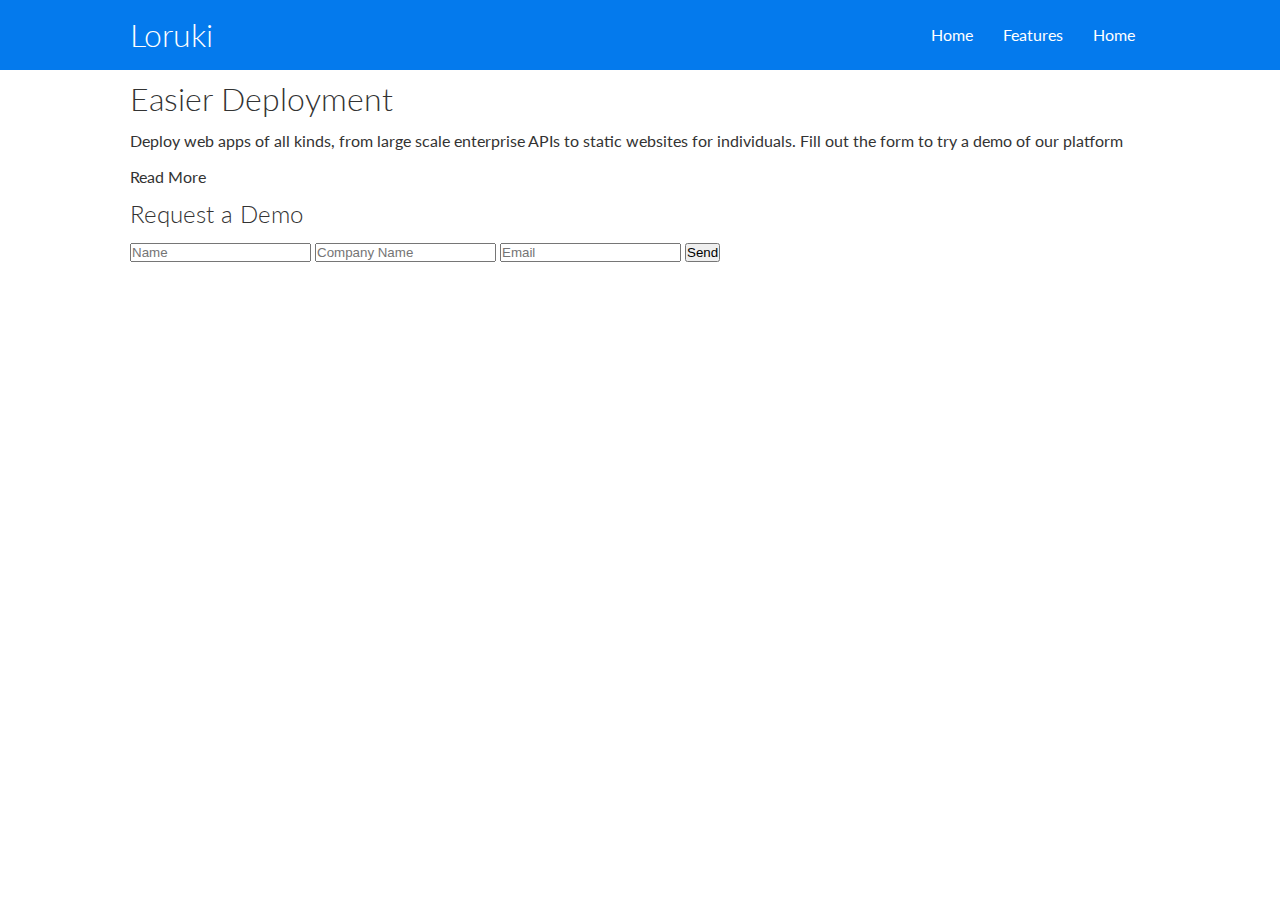
==== index.html @ c7468845 "Add the form elements" ====
<!DOCTYPE html>
<html lang="en">
<head>
    <meta charset="UTF-8">
    <meta name="viewport" content="width=device-width, initial-scale=1.0">
    <link rel="stylesheet" href="https://cdnjs.cloudflare.com/ajax/libs/font-awesome/6.0.0/css/all.min.css" integrity="sha512-9usAa10IRO0HhonpyAIVpjrylPvoDwiPUiKdWk5t3PyolY1cOd4DSE0Ga+ri4AuTroPR5aQvXU9xC6qOPnzFeg==" crossorigin="anonymous" referrerpolicy="no-referrer" />
    <link rel="stylesheet" href="css/style.css">
    <title>Loruki | Cloud Hosting For Everyone</title>
</head>
<body>
<!--Nav bar-->
<div class="navbar">
  <div class="container flex">
    <h1 class="logo">Loruki</h1>
    <nav>
      <ul>
        <li><a href="index.html">Home</a></li>
        <li><a href="features.html">Features</a></li>
        <li><a href="docs.html">Home</a></li>
      </ul>
    </nav>
  </div>
</div>
<!--Showcase-->
<div class="showcase">
  <div class="container grid">
    <div class="showcase-text">
      <h1>Easier Deployment</h1>
      <p>Deploy web apps of all kinds, from large scale enterprise APIs to static websites for individuals. Fill out the form to try a demo of our platform</p>
        <a href="features.html" class="btn btn-outline">Read More</a>
    </div>
    <div class="showcase-form card">
      <h2>Request a Demo</h2>
      <form>
        <div class="form-control">
          <input type="text" name="name" placeholder="Name" required>
          <input type="text" name="company" placeholder="Company Name" required>
          <input type="email" name="email" placeholder="Email" required>
          <input type="submit" value="Send" class="btn btn-primary">
        </div>
      </form>
    </div>
  </div>
</div>
</body>
</html>
---- css/style.css ----
@import url('https://fonts.googleapis.com/css2?family=Lato:wght@300&display=swap');

* {
  box-sizing: border-box;
  padding: 0;
  margin: 0;
}

body {
  font-family: 'Lato', sans-serif;
  color: #333;
  line-height: 1.6;
}

ul {
  list-style-type: none;
}

a {
  text-decoration: none;
  color: #333;
}

h1, h2 {
  font-weight: 300;
  line-height: 1.2;
  margin: 10px 0;
}

p {
  margin: 10px 0;
}

inmg {
  width: 100%;
}

.navbar {
  background-color: #047aed;
  color: #fff;
  height: 70px;
}

.navbar .flex {
  justify-content: space-between;
}

.navbar ul {
  display: flex;
}

.navbar a {
  color: #fff;
  padding: 10px;
  margin: 0 5px;
}

.navbar a:hover {
  border-bottom: 2px #fff solid;
}

.container {
  max-width: 1100px;
  margin: 0 auto;
  overflow: auto;
  padding: 0 40px;
}

.flex {
  display: flex;
  justify-content: center;
  align-items: center;
  height: 100%;
}
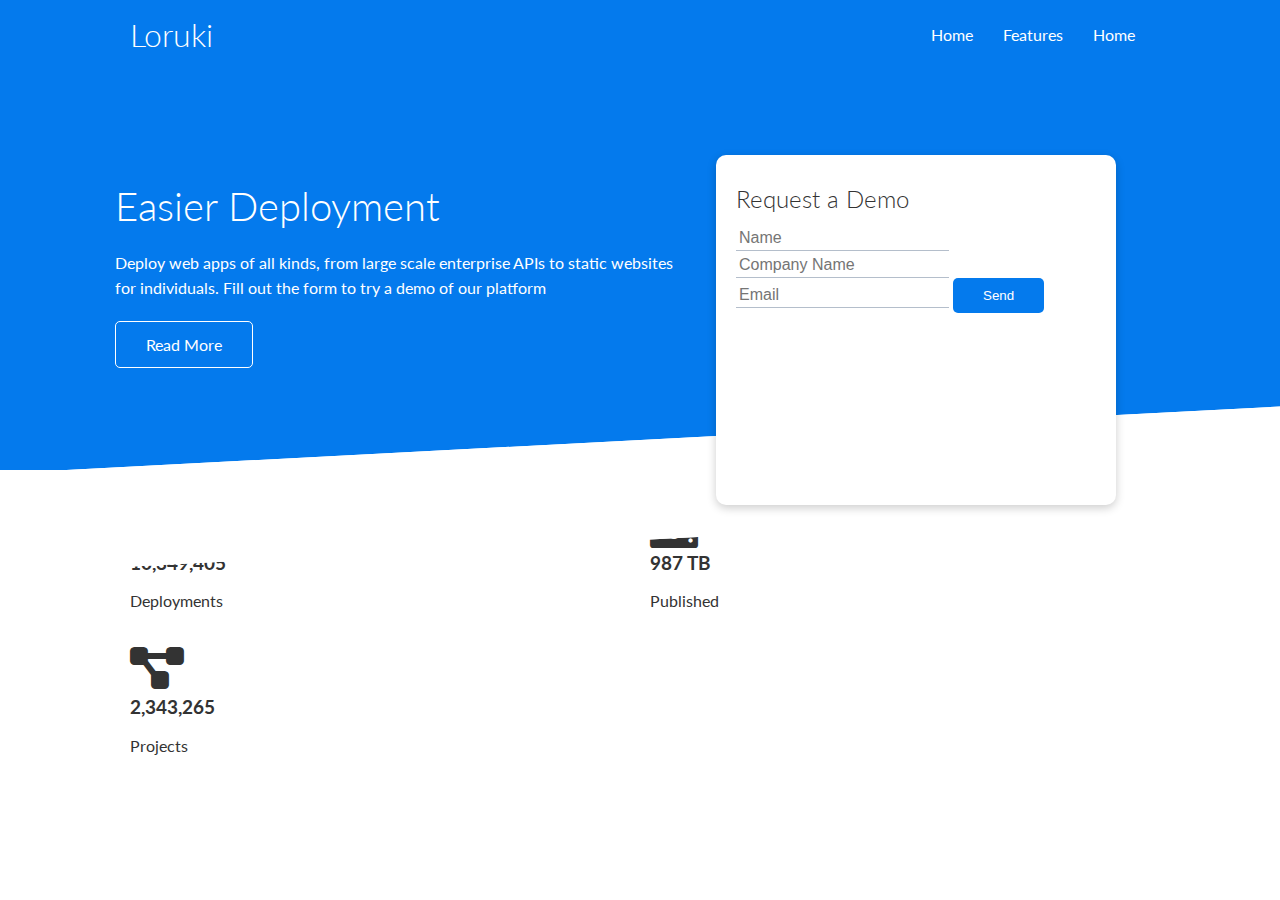
==== commit 83aa2163: "Add stats section" ====
--- a/index.html
+++ b/index.html
@@ -22,7 +22,7 @@
   </div>
 </div>
 <!--Showcase-->
-<div class="showcase">
+<section class="showcase">
   <div class="container grid">
     <div class="showcase-text">
       <h1>Easier Deployment</h1>
@@ -41,6 +41,31 @@
       </form>
     </div>
   </div>
-</div>
+</section>
+<!-- Stats -->
+<section class="stats">
+  <div class="container">
+    <h3 class="stats-heading text-center my-1">
+      Welcome to the best platform for building applications of all types with modern architecture and scaling
+    </h3>
+    <div class="grid grid-3 text-center my-4">
+      <div>
+        <i class="fas fa-server fa-3x"></i>
+        <h3>10,349,405</h3>
+        <p class="text-secondary">Deployments</p>
+      </div>
+      <div>
+        <i class="fas fa-upload fa-3x"></i>
+        <h3>987 TB</h3>
+        <p class="text-secondary">Published</p>
+      </div>
+      <div>
+        <i class="fas fa-project-diagram fa-3x"></i>
+        <h3>2,343,265</h3>
+        <p class="text-secondary">Projects</p>
+      </div>
+    </div>
+  </div>
+</section>
 </body>
 </html>
--- a/css/style.css
+++ b/css/style.css
@@ -1,4 +1,8 @@
 @import url('https://fonts.googleapis.com/css2?family=Lato:wght@300&display=swap');
+
+:root {
+  --primary-color: #047aed;
+}
 
 * {
   box-sizing: border-box;
@@ -31,12 +35,13 @@
   margin: 10px 0;
 }
 
-inmg {
+img {
   width: 100%;
 }
 
+/* Nav Bar */
 .navbar {
-  background-color: #047aed;
+  background-color: var(--primary-color);
   color: #fff;
   height: 70px;
 }
@@ -59,6 +64,69 @@
   border-bottom: 2px #fff solid;
 }
 
+/* Showcase */
+.showcase {
+  height: 400px;
+  background-color: var(--primary-color);
+  color: #fff;
+  position: relative;
+}
+
+.showcase h1 {
+  font-size: 40px;
+}
+
+.showcase p {
+  margin: 20px 0;
+}
+
+.showcase .grid {
+  overflow: visible;
+  grid-template-columns: 55% 45%;
+  gap: 30px;
+}
+
+.showcase-form {
+  position: relative;
+  top: 60px;
+  height: 350px;
+  width: 400px;
+  padding: 40px;
+  z-index: 100;
+}
+
+.showcase-form form-control {
+  margin: 30px 0;
+}
+
+.showcase-form input[type='text'],
+.showcase-form input[type='email'] {
+  border: 0;
+  border-bottom: 1px solid #b4becb;
+  padding: 3px;
+  font-size: 16px;
+}
+
+.showcase-form input:focus {
+  outline: none;
+}
+
+.showcase::before,
+.showcase::after {
+  content: '';
+  position: absolute;
+  height: 100px;
+  bottom: -70px;
+  right: 0;
+  left: 0;
+  background: #fff;
+  transform: skewY(-3deg);
+  -webkit-transform: skewY(-3deg);
+  -moz-transform: skewY(-3deg);
+  -ms-transform: skewY(-3deg);
+}
+
+/* Utilities */
 .container {
   max-width: 1100px;
   margin: 0 auto;
@@ -66,9 +134,46 @@
   padding: 0 40px;
 }
 
+.card {
+  background-color: #fff;
+  color: #333;
+  border-radius: 10px;
+  box-shadow: 0 3px 10px rgba(0, 0, 0, 0.2);
+  padding: 20px;
+  margin: 10px;
+}
+
+.btn {
+  display: inline-block;
+  padding: 10px 30px;
+  cursor: pointer;
+  background: var(--primary-color);
+  color: #fff;
+  border: none;
+  border-radius: 5px;
+}
+
+.btn-outline {
+  background-color: transparent;
+  border: 1px #fff solid;
+}
+
+.btn:hover {
+  transform: scale(0.98);
+}
+
 .flex {
   display: flex;
   justify-content: center;
   align-items: center;
   height: 100%;
+}
+
+.grid {
+  display: grid;
+  grid-template-columns: repeat(2, 1fr);
+  gap: 20px;
+  justify-content: center;
+  align-items: center;
+  height: 100%;
 }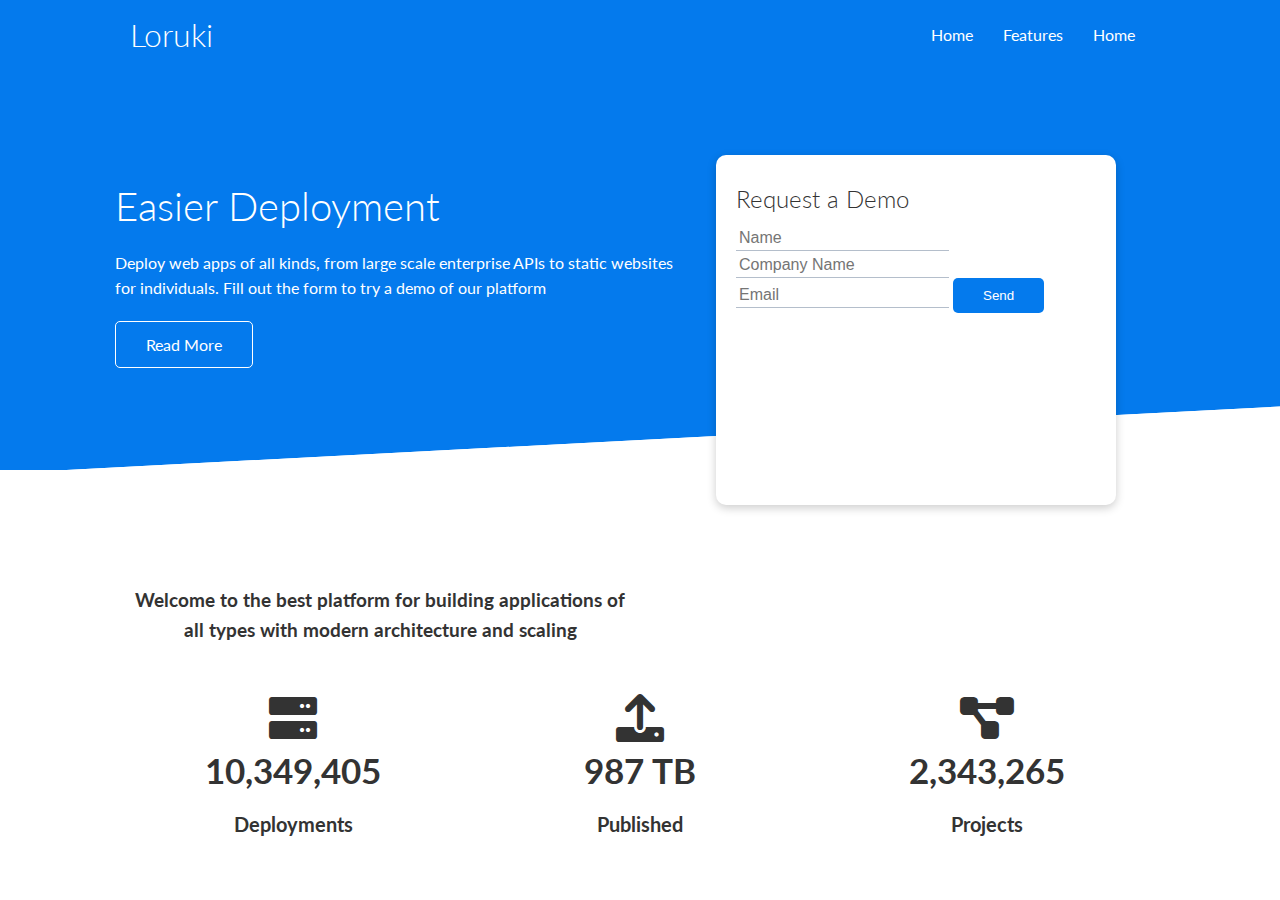
==== commit c5366cf4: "Include utilities.css" ====
--- a/index.html
+++ b/index.html
@@ -5,6 +5,7 @@
     <meta name="viewport" content="width=device-width, initial-scale=1.0">
     <link rel="stylesheet" href="https://cdnjs.cloudflare.com/ajax/libs/font-awesome/6.0.0/css/all.min.css" integrity="sha512-9usAa10IRO0HhonpyAIVpjrylPvoDwiPUiKdWk5t3PyolY1cOd4DSE0Ga+ri4AuTroPR5aQvXU9xC6qOPnzFeg==" crossorigin="anonymous" referrerpolicy="no-referrer" />
     <link rel="stylesheet" href="css/style.css">
+    <link rel="stylesheet" href="css/utilities.css">
     <title>Loruki | Cloud Hosting For Everyone</title>
 </head>
 <body>
--- a/css/style.css
+++ b/css/style.css
@@ -126,54 +126,21 @@
   -ms-transform: skewY(-3deg);
 }
 
-/* Utilities */
-.container {
-  max-width: 1100px;
-  margin: 0 auto;
-  overflow: auto;
-  padding: 0 40px;
+/* Stats */
+.stats {
+  padding-top: 100px;
 }
 
-.card {
-  background-color: #fff;
-  color: #333;
-  border-radius: 10px;
-  box-shadow: 0 3px 10px rgba(0, 0, 0, 0.2);
-  padding: 20px;
-  margin: 10px;
+.stats-heading {
+  max-width: 500px;
+  margin: auto;
 }
 
-.btn {
-  display: inline-block;
-  padding: 10px 30px;
-  cursor: pointer;
-  background: var(--primary-color);
-  color: #fff;
-  border: none;
-  border-radius: 5px;
+.stats .grid h3 {
+  font-size: 35px;
 }
 
-.btn-outline {
-  background-color: transparent;
-  border: 1px #fff solid;
-}
-
-.btn:hover {
-  transform: scale(0.98);
-}
-
-.flex {
-  display: flex;
-  justify-content: center;
-  align-items: center;
-  height: 100%;
-}
-
-.grid {
-  display: grid;
-  grid-template-columns: repeat(2, 1fr);
-  gap: 20px;
-  justify-content: center;
-  align-items: center;
-  height: 100%;
+.stats .grid p {
+  font-size: 20px;
+  font-weight: bold;
 }--- a/css/utilities.css
+++ b/css/utilities.css
@@ -0,0 +1,141 @@
+/* Utilities */
+.container {
+  max-width: 1100px;
+  margin: 0 auto;
+  overflow: auto;
+  padding: 0 40px;
+}
+
+.card {
+  background-color: #fff;
+  color: #333;
+  border-radius: 10px;
+  box-shadow: 0 3px 10px rgba(0, 0, 0, 0.2);
+  padding: 20px;
+  margin: 10px;
+}
+
+.btn {
+  display: inline-block;
+  padding: 10px 30px;
+  cursor: pointer;
+  background: var(--primary-color);
+  color: #fff;
+  border: none;
+  border-radius: 5px;
+}
+
+.btn-outline {
+  background-color: transparent;
+  border: 1px #fff solid;
+}
+
+.btn:hover {
+  transform: scale(0.98);
+}
+
+.text-center {
+  text-align: center;
+}
+
+.flex {
+  display: flex;
+  justify-content: center;
+  align-items: center;
+  height: 100%;
+}
+
+.grid {
+  display: grid;
+  grid-template-columns: repeat(2, 1fr);
+  gap: 20px;
+  justify-content: center;
+  align-items: center;
+  height: 100%;
+}
+
+.grid-3 {
+  grid-template-columns: repeat(3, 1fr);
+}
+
+/* Margin */
+.my-1 {
+  margin: 1rem 0;
+}
+
+.my-2 {
+  margin: 1.5rem 0;
+}
+
+.my-3 {
+  margin: 2rem 0;
+}
+
+.my-4 {
+  margin: 3rem 0;
+}
+
+.my-5 {
+  margin: 4rem 0;
+}
+
+.m-1 {
+  margin: 1rem;
+}
+
+.m-2 {
+  margin: 1.5rem;
+}
+
+.m-3 {
+  margin: 2rem;
+}
+
+.m-4 {
+  margin: 3rem;
+}
+
+.m-5 {
+  margin: 4rem;
+}
+
+/* Padding */
+.py-1 {
+  padding: 1rem 0;
+}
+
+.py-2 {
+  padding: 1.5rem 0;
+}
+
+.py-3 {
+  padding: 2rem 0;
+}
+
+.py-4 {
+  padding: 3rem 0;
+}
+
+.py-5 {
+  padding: 4rem 0;
+}
+
+.p-1 {
+  padding: 1rem;
+}
+
+.p-2 {
+  padding: 1.5rem;
+}
+
+.p-3 {
+  padding: 2rem;
+}
+
+.p-4 {
+  padding: 3rem;
+}
+
+.p-5 {
+  padding: 4rem;
+}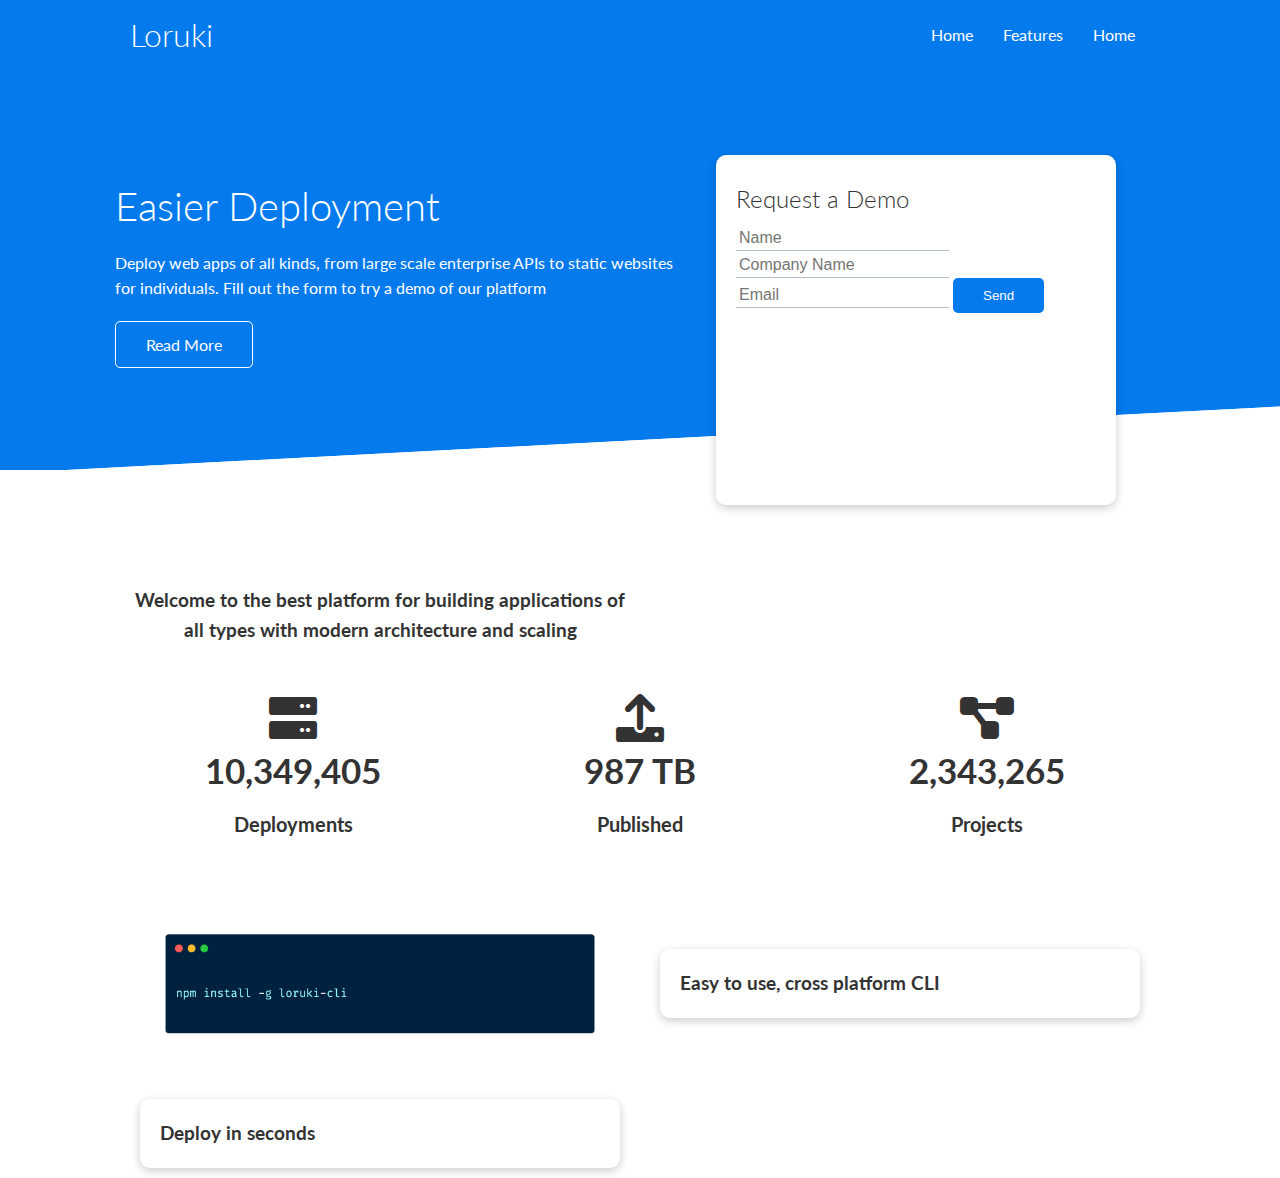
==== commit ea416169: "Add Cli section" ====
--- a/index.html
+++ b/index.html
@@ -68,5 +68,18 @@
     </div>
   </div>
 </section>
+
+<!--Cli-->
+<section class="cli">
+  <div class="container grid">
+    <img src="images/cli.png" alt="">
+    <div class="card">
+      <h3>Easy to use, cross platform CLI</h3>
+    </div>
+    <div class="card">
+      <h3>Deploy in seconds</h3>
+    </div>
+  </div>
+</section>
 </body>
 </html>
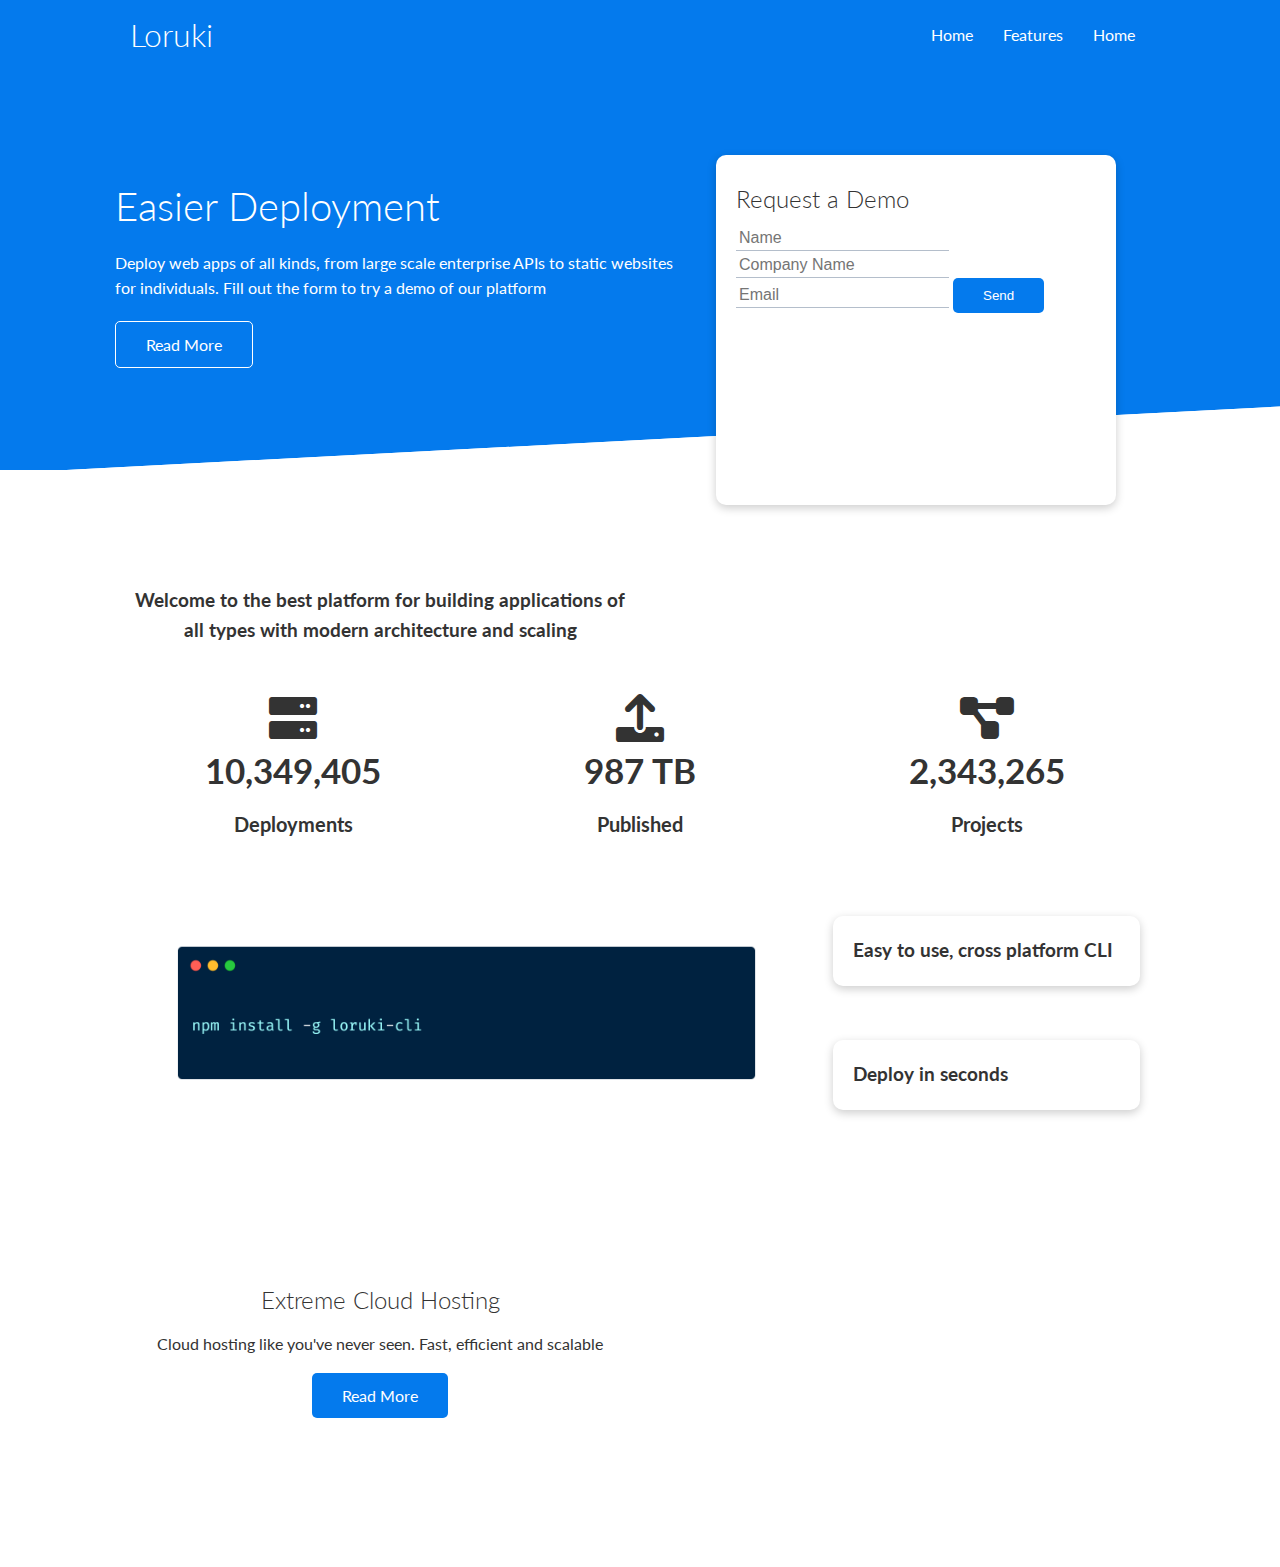
==== commit 53c7f05e: "Add Cloud section" ====
--- a/index.html
+++ b/index.html
@@ -81,5 +81,18 @@
     </div>
   </div>
 </section>
+
+<!--Cloud-->
+<section class="cloud bg-primary my-2 py-2">
+  <div class="container grid">
+    <div class="text-center">
+      <h2 class="lg">Extreme Cloud Hosting</h2>
+      <p class="lead my-1">Cloud hosting like you've never seen. Fast, efficient and scalable</p>
+      <a href="features.html" class="btn btn-dark">Read More</a>
+    </div>
+
+    <img src="images/cloud.png" alt="">
+  </div>
+</section>
 </body>
 </html>
--- a/css/style.css
+++ b/css/style.css
@@ -143,4 +143,16 @@
 .stats .grid p {
   font-size: 20px;
   font-weight: bold;
+}
+
+/* Cli */
+.cli .grid {
+  grid-template-columns: repeat(3, 1fr);
+  grid-template-rows: repeat(2, 1fr);
+
+}
+
+.cli .grid > *:first-child {
+  grid-column: 1 / span 2;
+  grid-row: 1 / span 2;
 }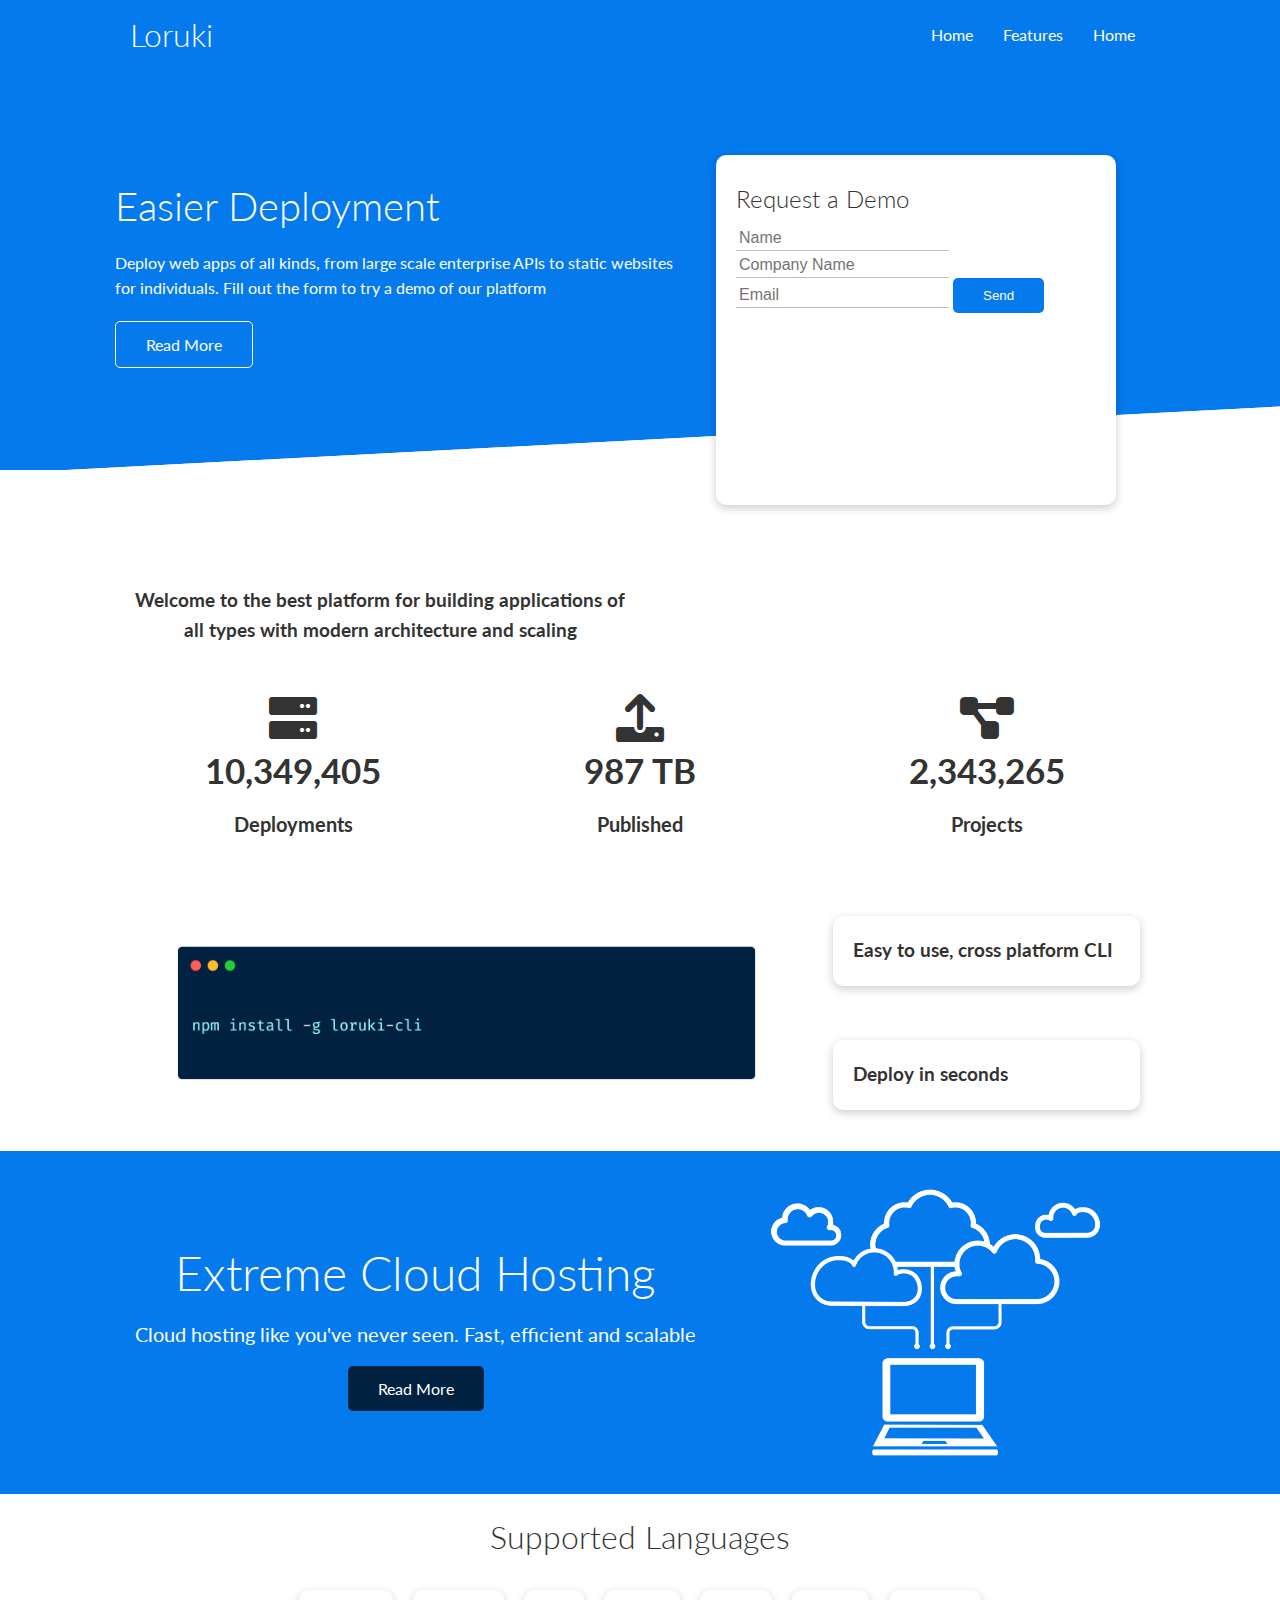
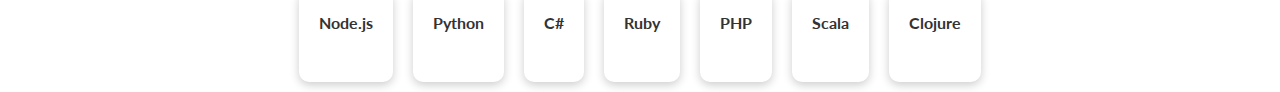
==== commit 94559121: "Added the languages section" ====
--- a/index.html
+++ b/index.html
@@ -94,5 +94,42 @@
     <img src="images/cloud.png" alt="">
   </div>
 </section>
+
+<!--Languages-->
+<section class="languages">
+  <h2 class="md text-center my-2">
+    Supported Languages
+  </h2>
+  <div class="container flex">
+      <div class="card">
+        <h4>Node.js</h4>
+        <img src="images/logos/node.png" alt="">
+      </div>
+      <div class="card">
+        <h4>Python</h4>
+        <img src="images/logos/python.png" alt="">
+      </div>
+      <div class="card">
+        <h4>C#</h4>
+        <img src="images/logos/csharp.png" alt="">
+      </div>
+      <div class="card">
+        <h4>Ruby</h4>
+        <img src="images/logos/ruby.png" alt="">
+      </div>
+      <div class="card">
+        <h4>PHP</h4>
+        <img src="images/logos/php.png" alt="">
+      </div>
+      <div class="card">
+        <h4>Scala</h4>
+        <img src="images/logos/scala.png" alt="">
+      </div>
+      <div class="card">
+        <h4>Clojure</h4>
+        <img src="images/logos/clojure.png" alt="">
+      </div>
+  </div>
+</section>
 </body>
 </html>
--- a/css/style.css
+++ b/css/style.css
@@ -2,6 +2,9 @@
 
 :root {
   --primary-color: #047aed;
+  --secondary-color: #1c3fa8;
+  --dark-color: #002240;
+  --light-color: #f4f4f4;
 }
 
 * {
@@ -155,4 +158,9 @@
 .cli .grid > *:first-child {
   grid-column: 1 / span 2;
   grid-row: 1 / span 2;
+}
+
+/* Cloud */
+.cloud .grid {
+  grid-template-columns: 4fr 3fr;
 }--- a/css/utilities.css
+++ b/css/utilities.css
@@ -32,6 +32,52 @@
 
 .btn:hover {
   transform: scale(0.98);
+}
+
+/* Backgrounds & colored buttons */
+.bg-primary,
+.btn-primary {
+  background-color: var(--primary-color);
+  color: #fff;
+}
+
+.bg-secondary,
+.btn-secondary {
+  background-color: var(--secondary-color);
+  color: #fff;
+}
+
+.bg-dark,
+.btn-dark {
+  background-color: var(--dark-color);
+  color: #fff;
+}
+
+.bg-light,
+.btn-light {
+  background-color: var(--light-color);
+  color: #333;
+}
+
+/* Text Sizes */
+.lead {
+  font-size: 20px;
+}
+
+.sm {
+  font-size: 1rem;
+}
+
+.md {
+  font-size: 2rem;
+}
+
+.lg {
+  font-size: 3rem;
+}
+
+.xl {
+  font-size: 4rem;
 }
 
 .text-center {
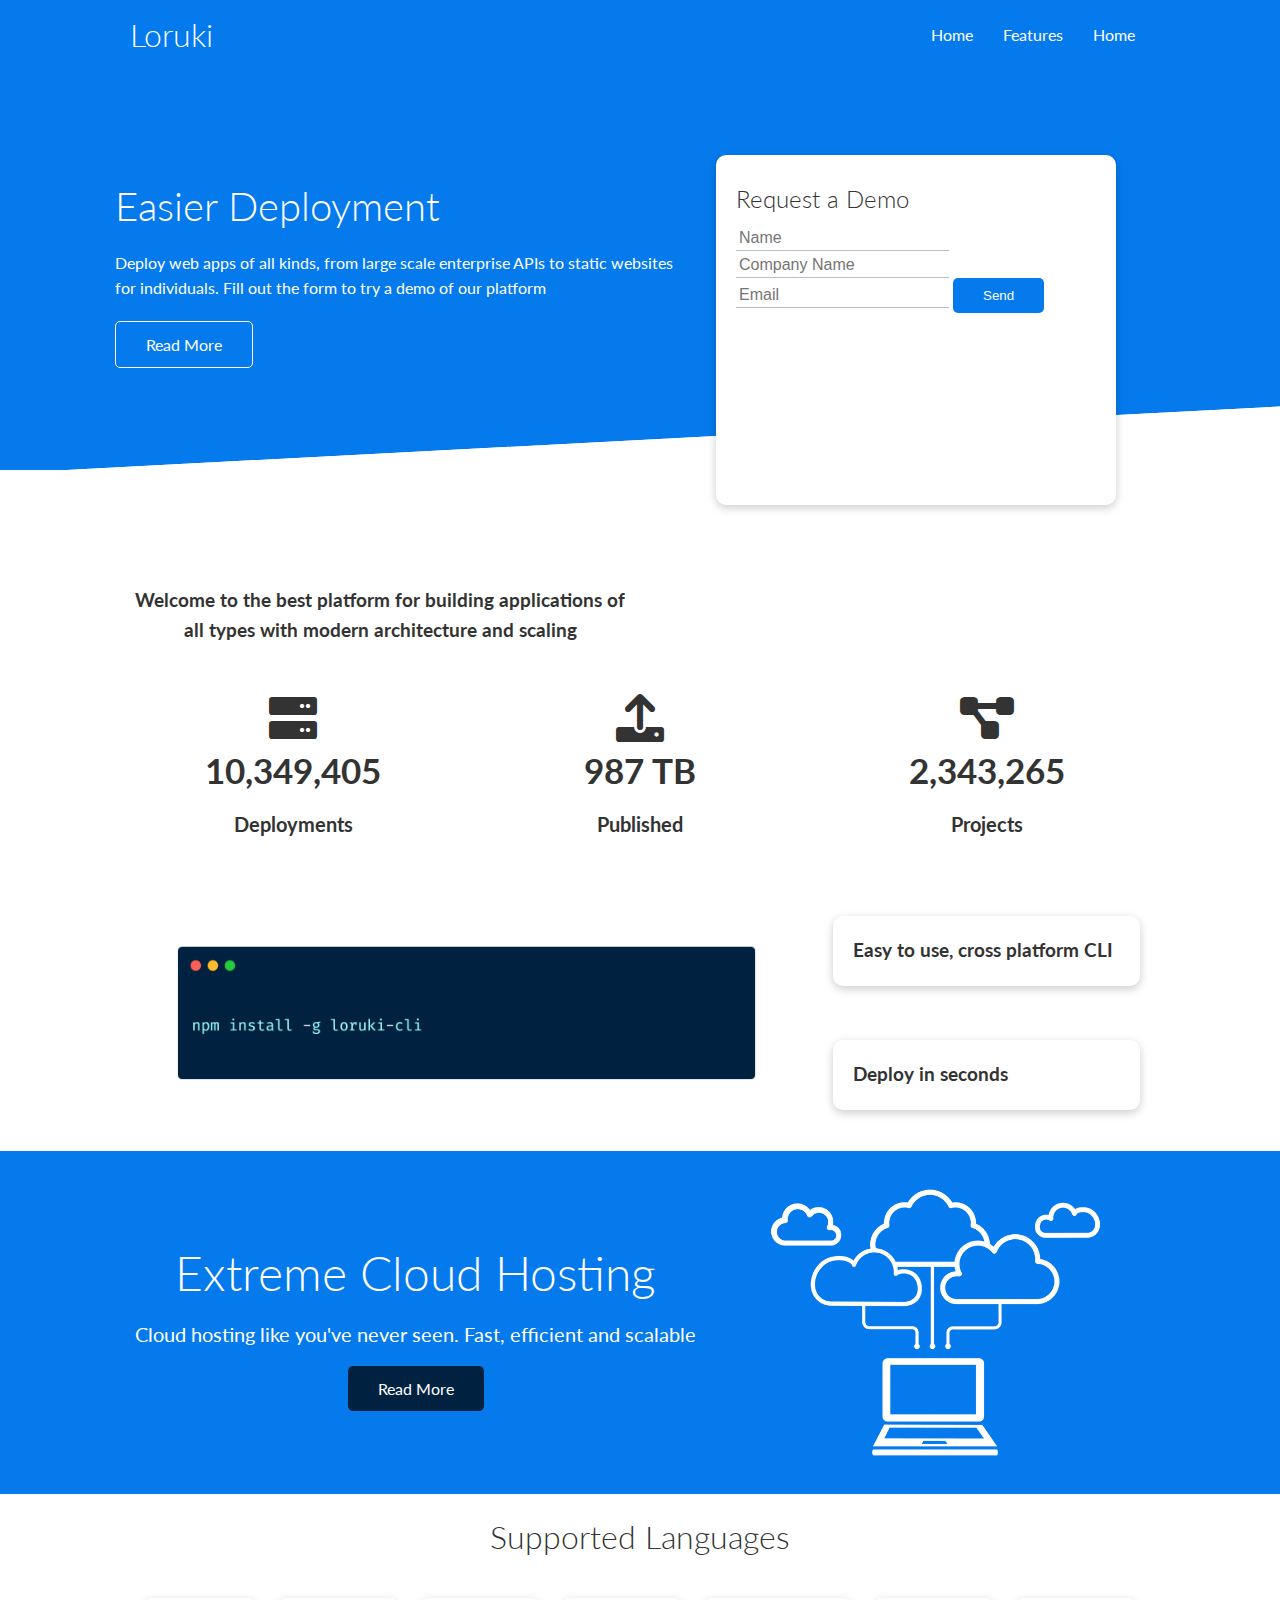
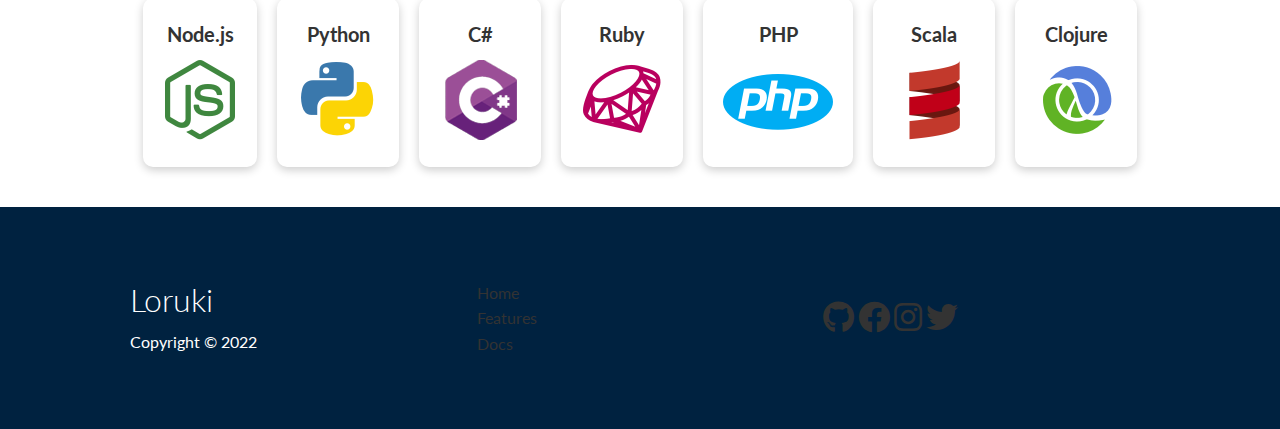
==== commit 158a90a5: "Add footer" ====
--- a/index.html
+++ b/index.html
@@ -131,5 +131,30 @@
       </div>
   </div>
 </section>
+
+<!--Footer-->
+<footer class="footer bg-dark py-5">
+  <div class="container grid grid-3">
+    <div>
+      <h1>
+        Loruki
+      </h1>
+      <p>Copyright &copy; 2022</p>
+    </div>
+    <nav>
+      <ul>
+        <li><a href="index.html">Home</a></li>
+        <li><a href="features.html">Features</a></li>
+        <li><a href="docs.html">Docs</a></li>
+      </ul>
+    </nav>
+    <div class="social">
+      <a href="#"><i class="fab fa-github fa-2x"></i></a>
+      <a href="#"><i class="fab fa-facebook fa-2x"></i></a>
+      <a href="#"><i class="fab fa-instagram fa-2x"></i></a>
+      <a href="#"><i class="fab fa-twitter fa-2x"></i></a>
+    </div>
+  </div>
+</footer>
 </body>
 </html>
--- a/css/style.css
+++ b/css/style.css
@@ -163,4 +163,24 @@
 /* Cloud */
 .cloud .grid {
   grid-template-columns: 4fr 3fr;
+}
+
+/* Languages */
+.languages .flex {
+  flex-wrap: wrap;
+}
+
+.languages .card {
+  text-align: center;
+  margin: 18px 10px 40px;
+  transition: transform 0.2s ease-in;
+}
+
+.languages .card h4 {
+  font-size: 20px;
+  margin-bottom: 10px;
+}
+
+.languages .card:hover {
+  transform: translateY(-15px);
 }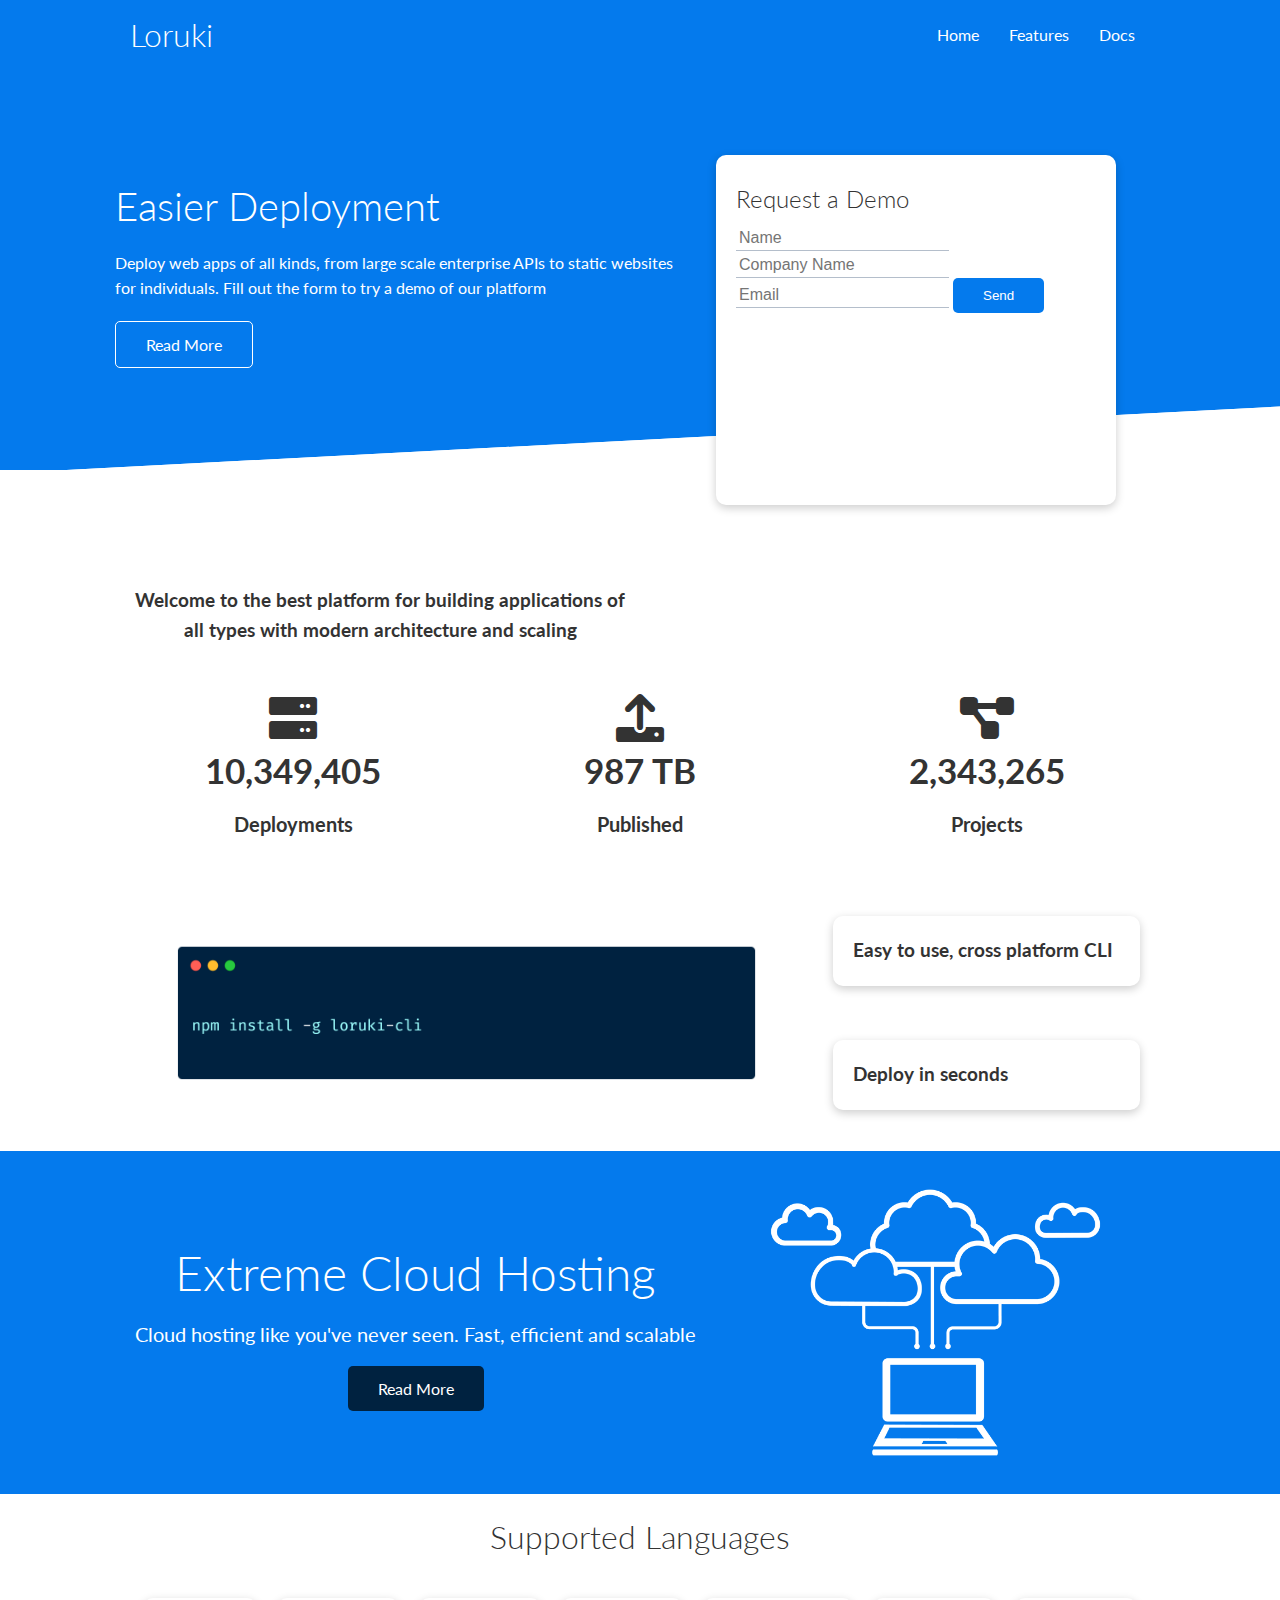
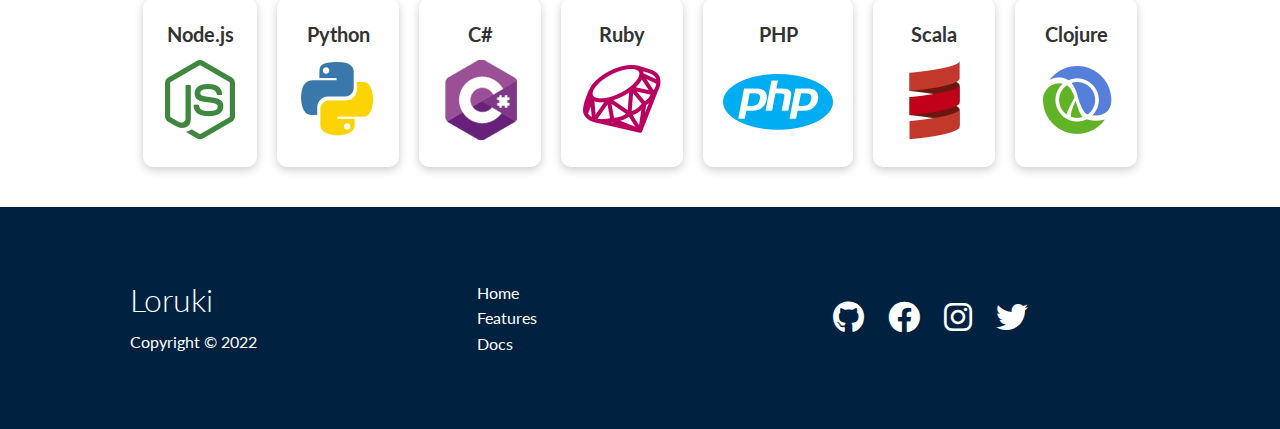
==== commit 4ba6c665: "Update docs link on top nav" ====
--- a/index.html
+++ b/index.html
@@ -17,7 +17,7 @@
       <ul>
         <li><a href="index.html">Home</a></li>
         <li><a href="features.html">Features</a></li>
-        <li><a href="docs.html">Home</a></li>
+        <li><a href="docs.html">Docs</a></li>
       </ul>
     </nav>
   </div>
--- a/css/style.css
+++ b/css/style.css
@@ -183,4 +183,83 @@
 
 .languages .card:hover {
   transform: translateY(-15px);
+}
+
+/* Features */
+.features-head img {
+  width: 200px;
+  justify-self: flex-end;
+}
+
+.features-sub-head img {
+  width: 300px;
+  justify-self: flex-end;
+}
+
+.features-main .card > i {
+  margin-right: 20px;
+}
+
+.features-main .grid {
+  padding: 30px;
+}
+
+.features-main .grid > *:first-child {
+  grid-column: 1 / span 3;
+}
+
+.features-main .grid > *:nth-child(2) {
+  grid-column: 1 / span 2;
+}
+
+/* Footer */
+.footer .social a {
+  margin: 0 10px;
+}
+
+/* Tablets and under */
+@media(max-width: 768px) {
+  .grid,
+  .showcase .grid,
+  .stats .grid,
+  .cli .grid,
+  .cloud .grid {
+    grid-template-columns: 1fr;
+    grid-template-rows: 1fr;
+  }
+
+  .showcase {
+    height: auto;
+  }
+
+  .showcase-text {
+    text-align: center;
+    margin-top: 40px;
+  }
+  
+  .showcase-form {
+    justify-self: center;
+    margin: auto;
+  }
+
+  .cli .grid > *:first-child {
+    grid-column: 1;
+    grid-row: 1;
+  }
+}
+
+/* Mobile */
+@media(max-width: 500px) {
+  .navbar {
+    height: 110px;
+  }
+
+  .navbar .flex {
+    flex-direction: column;
+  }
+
+  .navbar ul {
+    padding: 10px;
+    background-color: rgba(0, 0, 0, 0.1);
+  }
 }--- a/css/utilities.css
+++ b/css/utilities.css
@@ -57,6 +57,17 @@
 .btn-light {
   background-color: var(--light-color);
   color: #333;
+}
+
+.bg-primary a,
+.btn-primary a,
+.bg-secondary a,
+.btn-secondary a, 
+.bg-dark a,
+.btn-dark a,
+.bg-light a,
+.btn-light a {
+  color: #fff;
 }
 
 /* Text Sizes */
